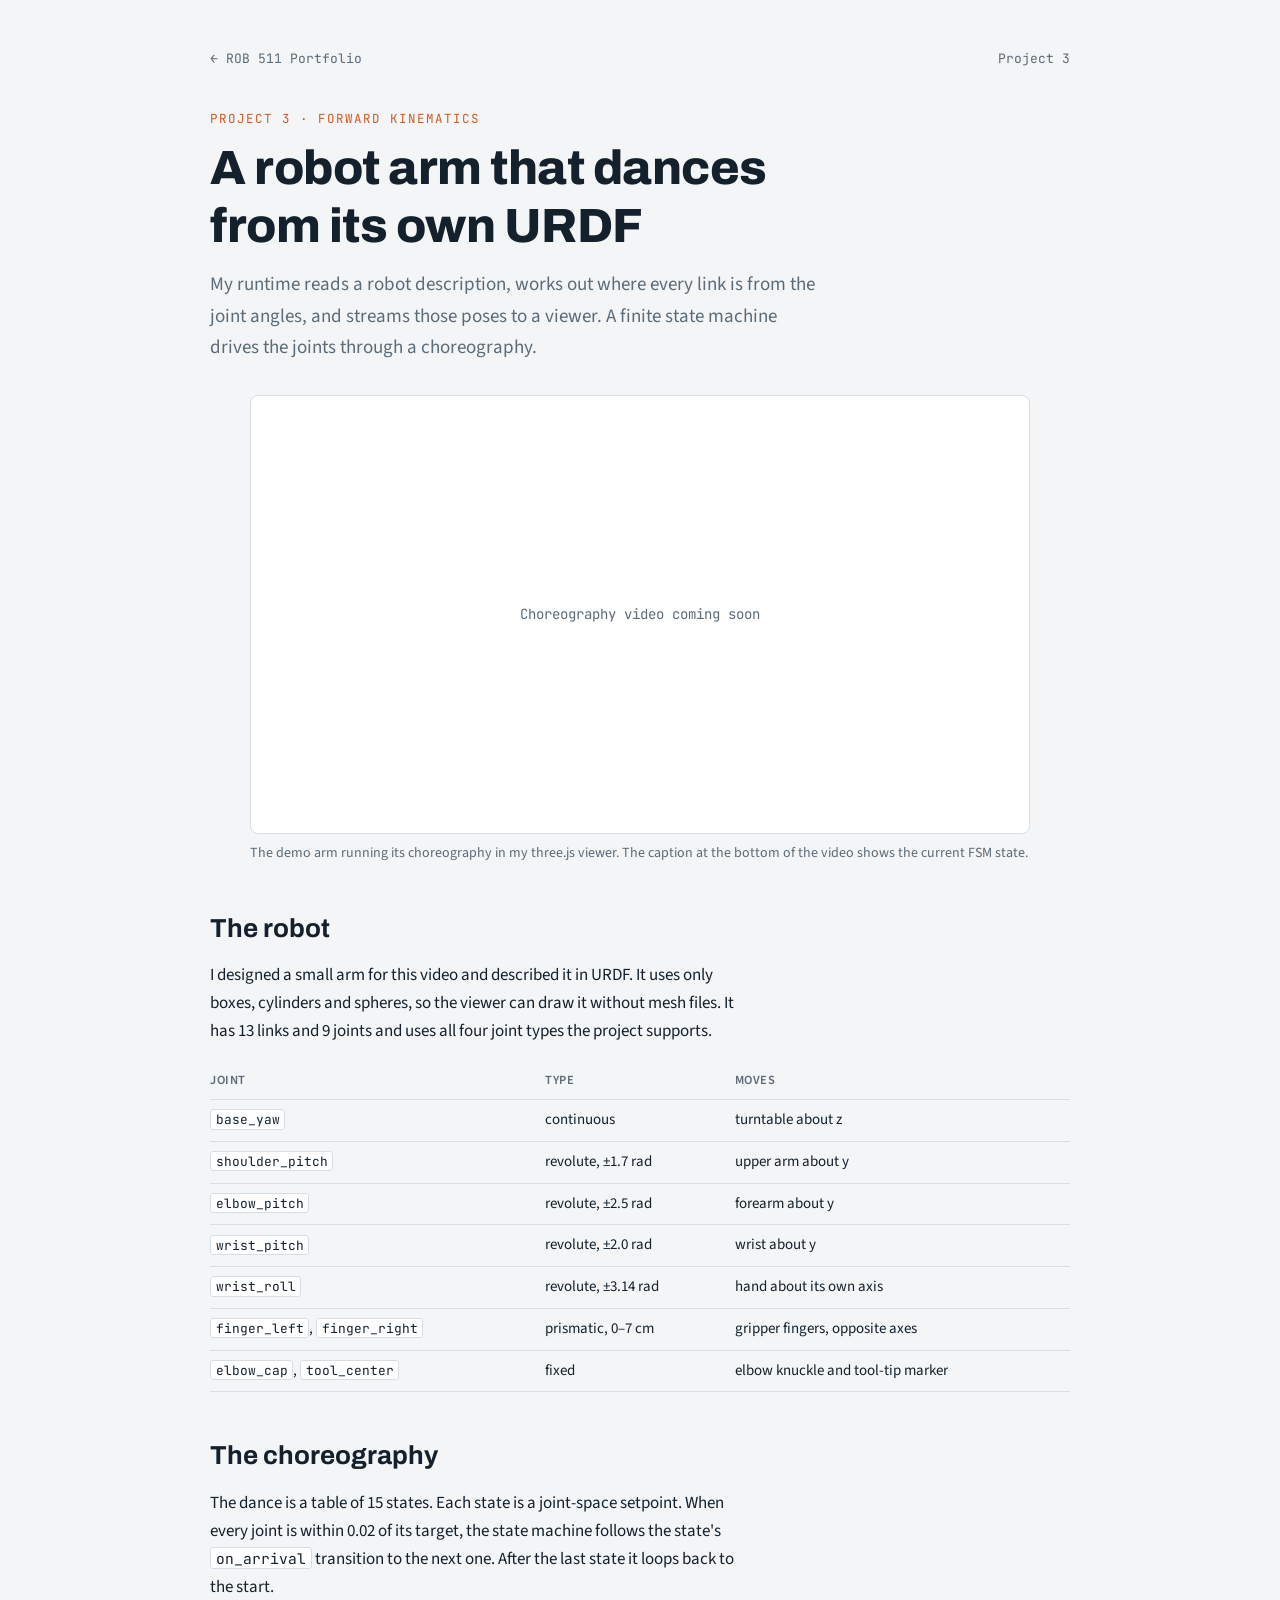
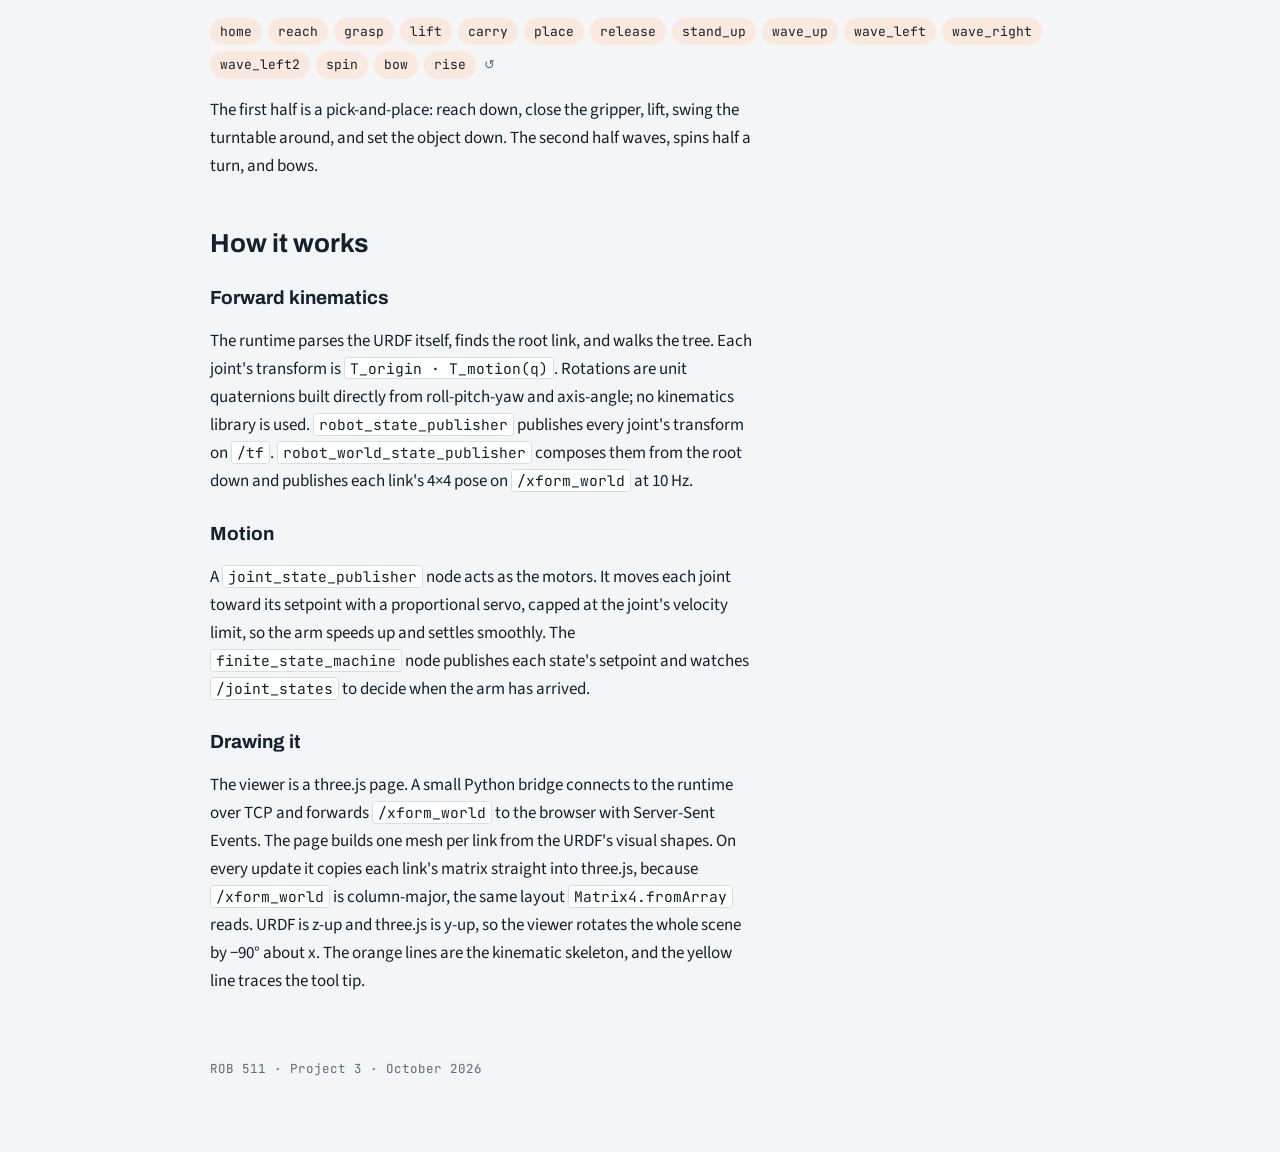
==== project3.html @ 21623107 "Portfolio site with Project 3 page Co-Authored-By: Claude Opus 5.5 <noreply@anthropic.com>" ====
<!doctype html>
<html lang="en">
<head>
<meta charset="utf-8">
<meta name="viewport" content="width=device-width, initial-scale=1">
<title>Forward Kinematics Dance · ROB 511</title>
<link rel="preconnect" href="https://fonts.googleapis.com">
<link rel="preconnect" href="https://fonts.gstatic.com" crossorigin>
<link rel="stylesheet" href="https://fonts.googleapis.com/css2?family=Archivo:wght@700;800&family=JetBrains+Mono:wght@400;600&family=Source+Sans+3:wght@400;600&display=swap">
<link rel="stylesheet" href="style.css">
</head>
<body>
<div class="wrap">
  <div class="topbar"><a href="index.html">← ROB 511 Portfolio</a><span>Project 3</span></div>

  <p class="eyebrow">Project 3 · Forward kinematics</p>
  <h1>A robot arm that dances from its own URDF</h1>
  <p class="lede">My runtime reads a robot description, works out where every link is from the joint angles, and streams those poses to a viewer. A finite state machine drives the joints through a choreography.</p>

  <figure>
    <div class="video">
      <!-- VIDEO: replace this div with <video src="media/fk_dance.mp4" controls playsinline muted loop></video> -->
      <div class="pending">Choreography video coming soon</div>
    </div>
    <figcaption>The demo arm running its choreography in my three.js viewer. The caption at the bottom of the video shows the current FSM state.</figcaption>
  </figure>

  <h2>The robot</h2>
  <p>I designed a small arm for this video and described it in URDF. It uses only boxes, cylinders and spheres, so the viewer can draw it without mesh files. It has 13 links and 9 joints and uses all four joint types the project supports.</p>
  <div class="table-wrap"><table>
    <thead><tr><th>Joint</th><th>Type</th><th>Moves</th></tr></thead>
    <tbody>
      <tr><td><code>base_yaw</code></td><td>continuous</td><td>turntable about z</td></tr>
      <tr><td><code>shoulder_pitch</code></td><td>revolute, ±1.7 rad</td><td>upper arm about y</td></tr>
      <tr><td><code>elbow_pitch</code></td><td>revolute, ±2.5 rad</td><td>forearm about y</td></tr>
      <tr><td><code>wrist_pitch</code></td><td>revolute, ±2.0 rad</td><td>wrist about y</td></tr>
      <tr><td><code>wrist_roll</code></td><td>revolute, ±3.14 rad</td><td>hand about its own axis</td></tr>
      <tr><td><code>finger_left</code>, <code>finger_right</code></td><td>prismatic, 0–7 cm</td><td>gripper fingers, opposite axes</td></tr>
      <tr><td><code>elbow_cap</code>, <code>tool_center</code></td><td>fixed</td><td>elbow knuckle and tool-tip marker</td></tr>
    </tbody>
  </table></div>

  <h2>The choreography</h2>
  <p>The dance is a table of 15 states. Each state is a joint-space setpoint. When every joint is within 0.02 of its target, the state machine follows the state's <code>on_arrival</code> transition to the next one. After the last state it loops back to the start.</p>
  <ul class="states" aria-label="Choreography states in order">
    <li>home</li><li>reach</li><li>grasp</li><li>lift</li><li>carry</li><li>place</li><li>release</li><li>stand_up</li>
    <li>wave_up</li><li>wave_left</li><li>wave_right</li><li>wave_left2</li><li>spin</li><li>bow</li><li>rise</li><li class="sep">↺</li>
  </ul>
  <p>The first half is a pick-and-place: reach down, close the gripper, lift, swing the turntable around, and set the object down. The second half waves, spins half a turn, and bows.</p>

  <h2>How it works</h2>
  <h3>Forward kinematics</h3>
  <p>The runtime parses the URDF itself, finds the root link, and walks the tree. Each joint's transform is <code>T_origin · T_motion(q)</code>. Rotations are unit quaternions built directly from roll-pitch-yaw and axis-angle; no kinematics library is used. <code>robot_state_publisher</code> publishes every joint's transform on <code>/tf</code>. <code>robot_world_state_publisher</code> composes them from the root down and publishes each link's 4×4 pose on <code>/xform_world</code> at 10 Hz.</p>
  <h3>Motion</h3>
  <p>A <code>joint_state_publisher</code> node acts as the motors. It moves each joint toward its setpoint with a proportional servo, capped at the joint's velocity limit, so the arm speeds up and settles smoothly. The <code>finite_state_machine</code> node publishes each state's setpoint and watches <code>/joint_states</code> to decide when the arm has arrived.</p>
  <h3>Drawing it</h3>
  <p>The viewer is a three.js page. A small Python bridge connects to the runtime over TCP and forwards <code>/xform_world</code> to the browser with Server-Sent Events. The page builds one mesh per link from the URDF's visual shapes. On every update it copies each link's matrix straight into three.js, because <code>/xform_world</code> is column-major, the same layout <code>Matrix4.fromArray</code> reads. URDF is z-up and three.js is y-up, so the viewer rotates the whole scene by −90° about x. The orange lines are the kinematic skeleton, and the yellow line traces the tool tip.</p>

  <footer>ROB 511 · Project 3 · October 2026</footer>
</div>
</body>
</html>
---- style.css ----
/* Layout: one centered reading column; project pages add a full-width media block. */
:root {
  --bg: #f3f5f7;
  --surface: #ffffff;
  --fg: #14202b;
  --muted: #5b6b78;
  --line: #d6dee4;
  --accent: #d9581c;
  --accent-soft: #fbe9df;
  --font-display: "Archivo", "Helvetica Neue", Arial, sans-serif;
  --font-body: "Source Sans 3", "Segoe UI", system-ui, sans-serif;
  --font-mono: "JetBrains Mono", ui-monospace, Menlo, Consolas, monospace;
}
@media (prefers-color-scheme: dark) {
  :root {
    --bg: #0f151b;
    --surface: #161e26;
    --fg: #e3e9ee;
    --muted: #93a3b0;
    --line: #26323c;
    --accent: #f2813f;
    --accent-soft: #2a1d15;
    color-scheme: dark;
  }
}

* { box-sizing: border-box; }
html { -webkit-text-size-adjust: 100%; }
body {
  margin: 0;
  background: var(--bg);
  color: var(--fg);
  font: 17px/1.65 var(--font-body);
  padding-left: max(16px, env(safe-area-inset-left, 0px));
  padding-right: max(16px, env(safe-area-inset-right, 0px));
}
.wrap { max-width: 860px; margin: 0 auto; padding-block: 48px 72px; }
a { color: var(--accent); text-underline-offset: 3px; }
a:focus-visible { outline: 2px solid var(--accent); outline-offset: 2px; }

.topbar { display: flex; justify-content: space-between; align-items: baseline; gap: 16px; flex-wrap: wrap;
  font-family: var(--font-mono); font-size: 13px; color: var(--muted); margin-bottom: 40px; }
.topbar a { color: var(--muted); text-decoration: none; }
.topbar a:hover { color: var(--accent); }

h1, h2, h3 { font-family: var(--font-display); line-height: 1.2; text-wrap: balance; margin: 0; }
h1 { font-size: clamp(32px, 6vw, 48px); font-weight: 800; letter-spacing: -0.01em; }
h2 { font-size: 26px; font-weight: 700; margin-top: 48px; }
h3 { font-size: 19px; font-weight: 700; margin-top: 28px; }
p, li { max-width: 68ch; }
.lede { font-size: 19px; color: var(--muted); margin-top: 14px; }
.eyebrow { font-family: var(--font-mono); font-size: 12.5px; letter-spacing: 0.08em; text-transform: uppercase;
  color: var(--accent); margin: 0 0 10px; }
code { font-family: var(--font-mono); font-size: 0.86em; background: var(--surface); border: 1px solid var(--line);
  border-radius: 3px; padding: 0.05em 0.35em; overflow-wrap: anywhere; }

/* Home: project list */
.projects { list-style: none; padding: 0; margin: 32px 0 0; display: grid; gap: 14px; }
.projects li { max-width: none; }
.project { display: grid; grid-template-columns: 64px minmax(0, 1fr); gap: 4px 18px; padding: 20px 22px;
  background: var(--surface); border: 1px solid var(--line); border-radius: 8px; color: inherit; text-decoration: none; }
a.project:hover { border-color: var(--accent); }
.project .num { font-family: var(--font-mono); font-size: 13px; color: var(--accent); padding-top: 4px; grid-row: span 2; }
.project h3 { margin: 0; }
.project p { margin: 0; color: var(--muted); }
.project .tags { grid-column: 2; font-family: var(--font-mono); font-size: 12.5px; color: var(--muted); margin-top: 6px; }

/* Project page */
.video { margin-top: 32px; aspect-ratio: 16 / 9; max-width: 100%; width: 100%; background: var(--surface);
  border: 1px solid var(--line); border-radius: 8px; display: grid; place-items: center; overflow: hidden; }
.video video { width: 100%; height: 100%; display: block; background: #000; }
.video .pending { text-align: center; color: var(--muted); font-family: var(--font-mono); font-size: 14px; padding: 16px; }
figcaption { font-size: 14px; color: var(--muted); margin-top: 8px; }

.table-wrap { overflow-x: auto; margin: 14px 0; }
table { border-collapse: collapse; width: 100%; font-size: 15px; }
th, td { text-align: left; padding: 8px 14px 8px 0; border-bottom: 1px solid var(--line); vertical-align: top; }
th { font-size: 12.5px; color: var(--muted); font-weight: 600; letter-spacing: 0.04em; text-transform: uppercase; }
td code { white-space: nowrap; }

.states { list-style: none; padding: 0; margin: 16px 0; display: flex; flex-wrap: wrap; gap: 6px; max-width: none; }
.states li { font-family: var(--font-mono); font-size: 13px; padding: 3px 10px; border-radius: 999px;
  background: var(--accent-soft); color: var(--fg); margin: 0; }
.states li.sep { background: none; color: var(--muted); padding: 3px 2px; }

.credit { margin-top: 48px; padding-top: 16px; border-top: 1px solid var(--line); font-size: 14px; color: var(--muted); }
footer { margin-top: 64px; font-family: var(--font-mono); font-size: 12.5px; color: var(--muted); }
@media (prefers-reduced-motion: reduce) { * { scroll-behavior: auto !important; } }
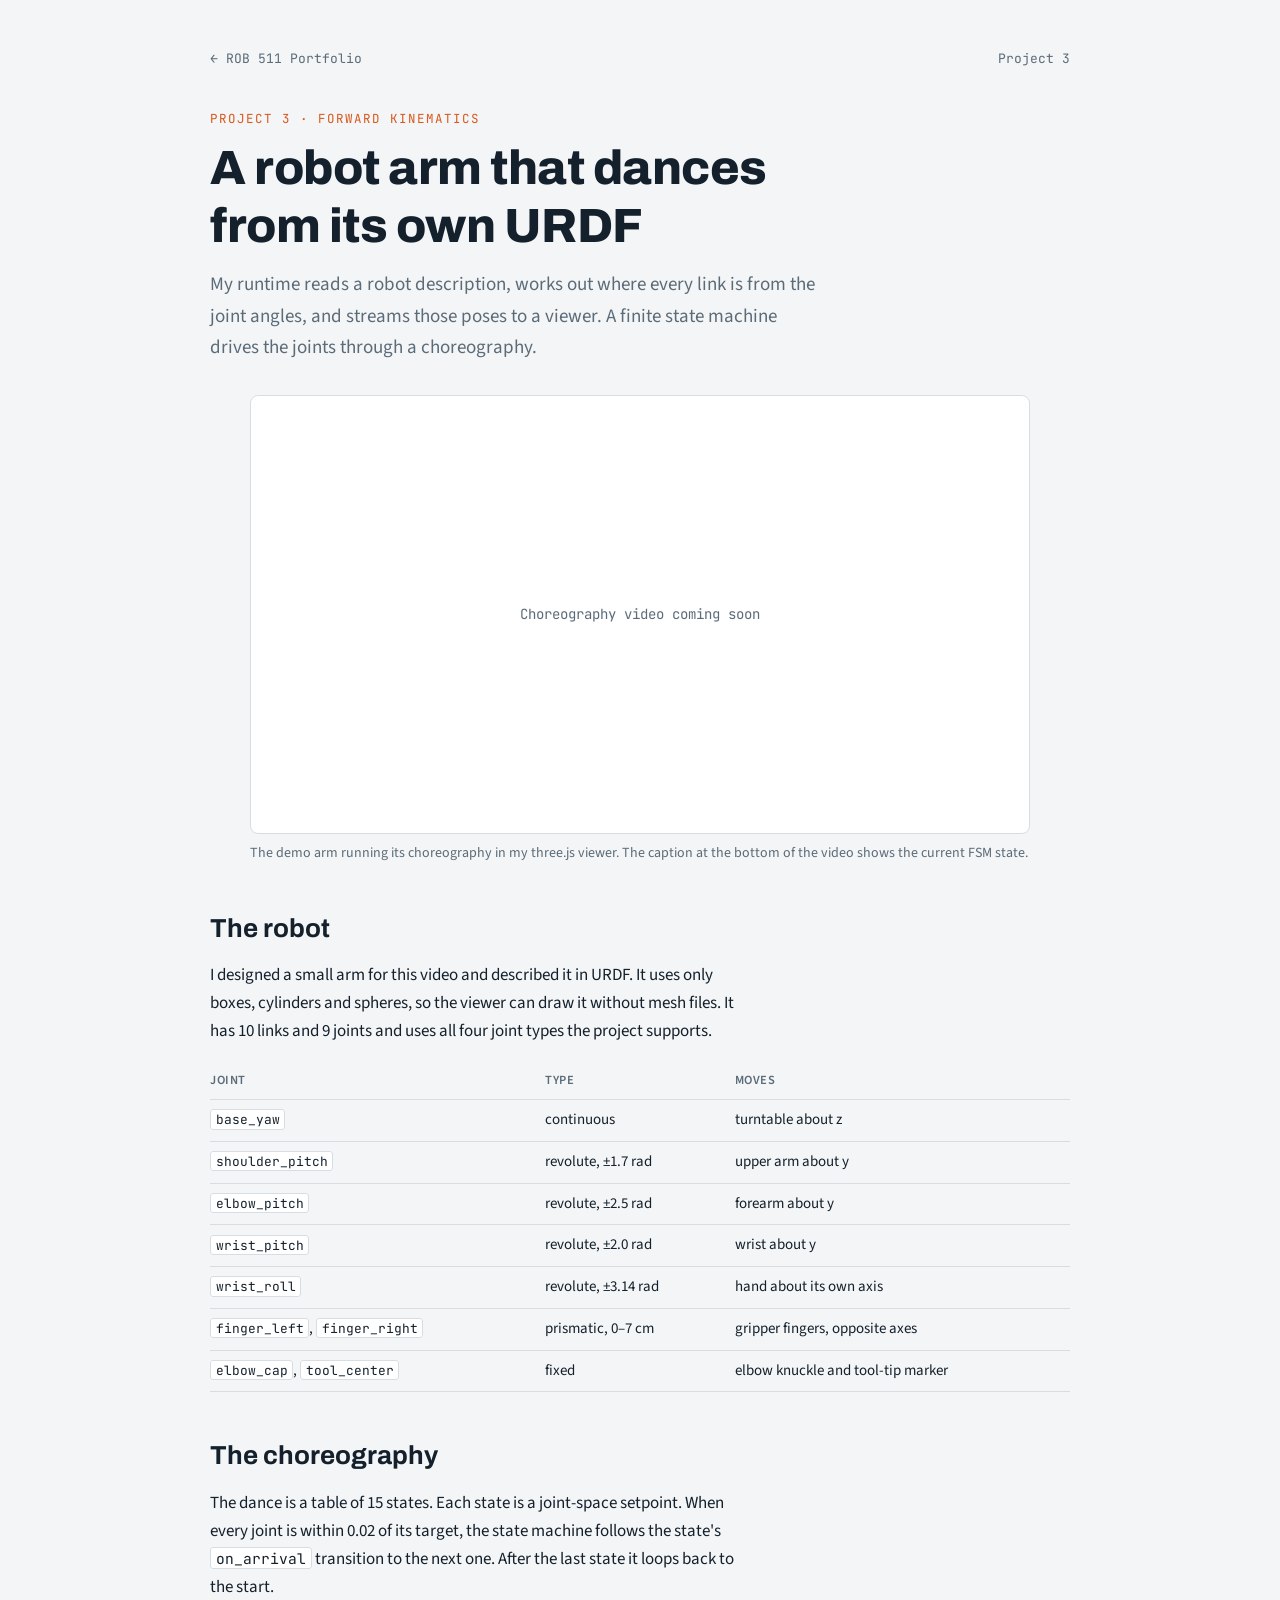
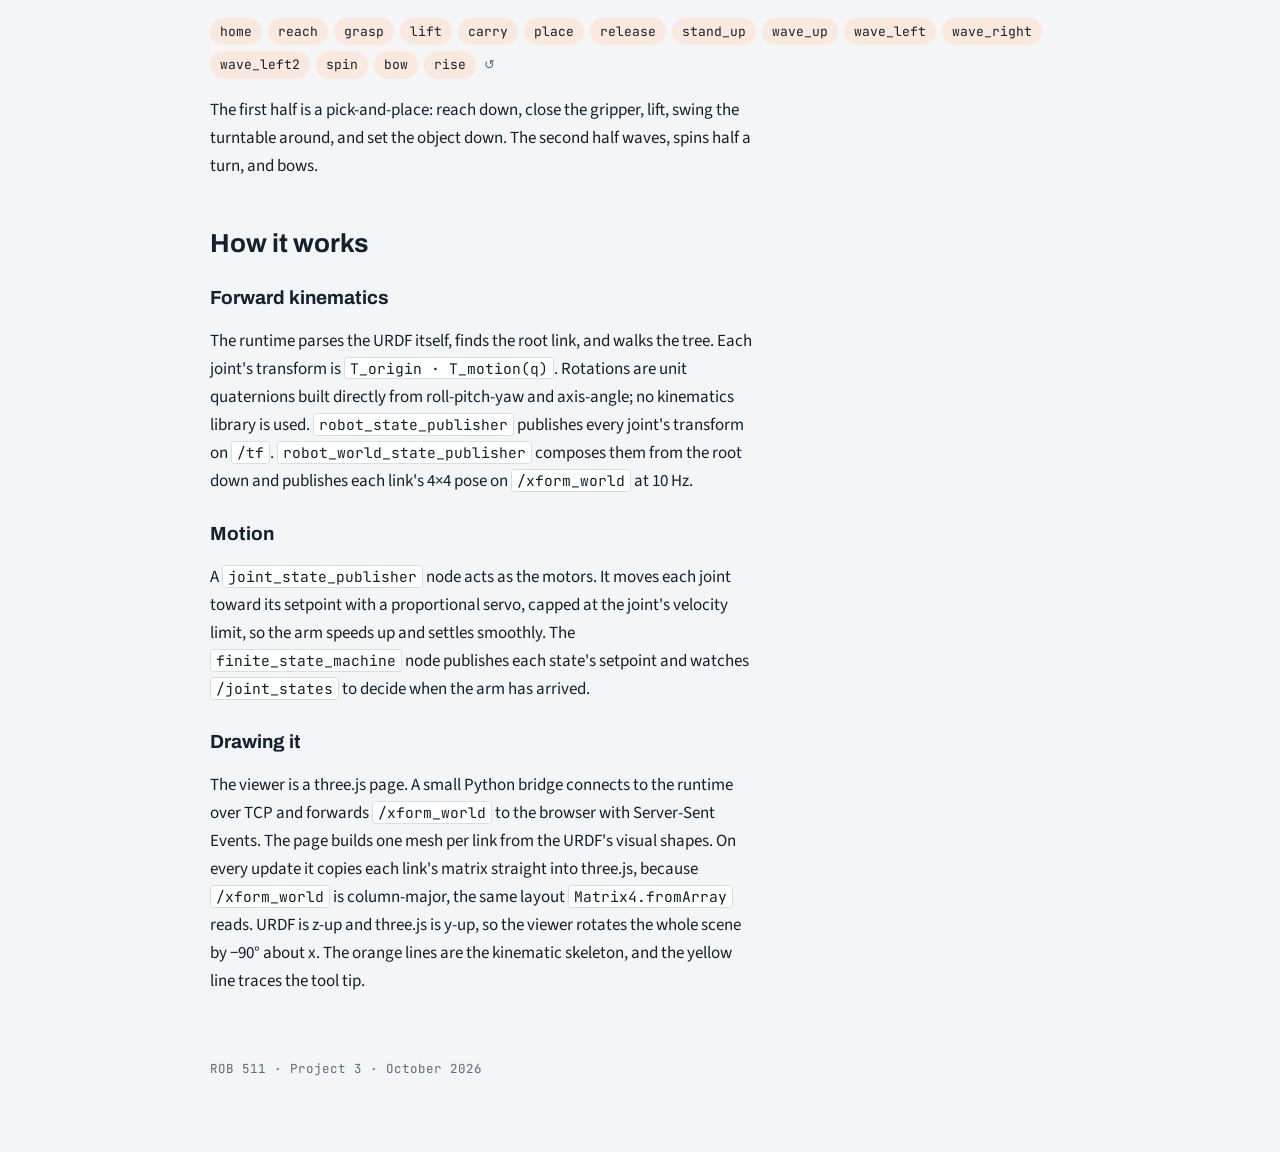
==== commit 9773458e: "Fix link count" ====
--- a/project3.html
+++ b/project3.html
@@ -26,7 +26,7 @@
   </figure>
 
   <h2>The robot</h2>
-  <p>I designed a small arm for this video and described it in URDF. It uses only boxes, cylinders and spheres, so the viewer can draw it without mesh files. It has 13 links and 9 joints and uses all four joint types the project supports.</p>
+  <p>I designed a small arm for this video and described it in URDF. It uses only boxes, cylinders and spheres, so the viewer can draw it without mesh files. It has 10 links and 9 joints and uses all four joint types the project supports.</p>
   <div class="table-wrap"><table>
     <thead><tr><th>Joint</th><th>Type</th><th>Moves</th></tr></thead>
     <tbody>
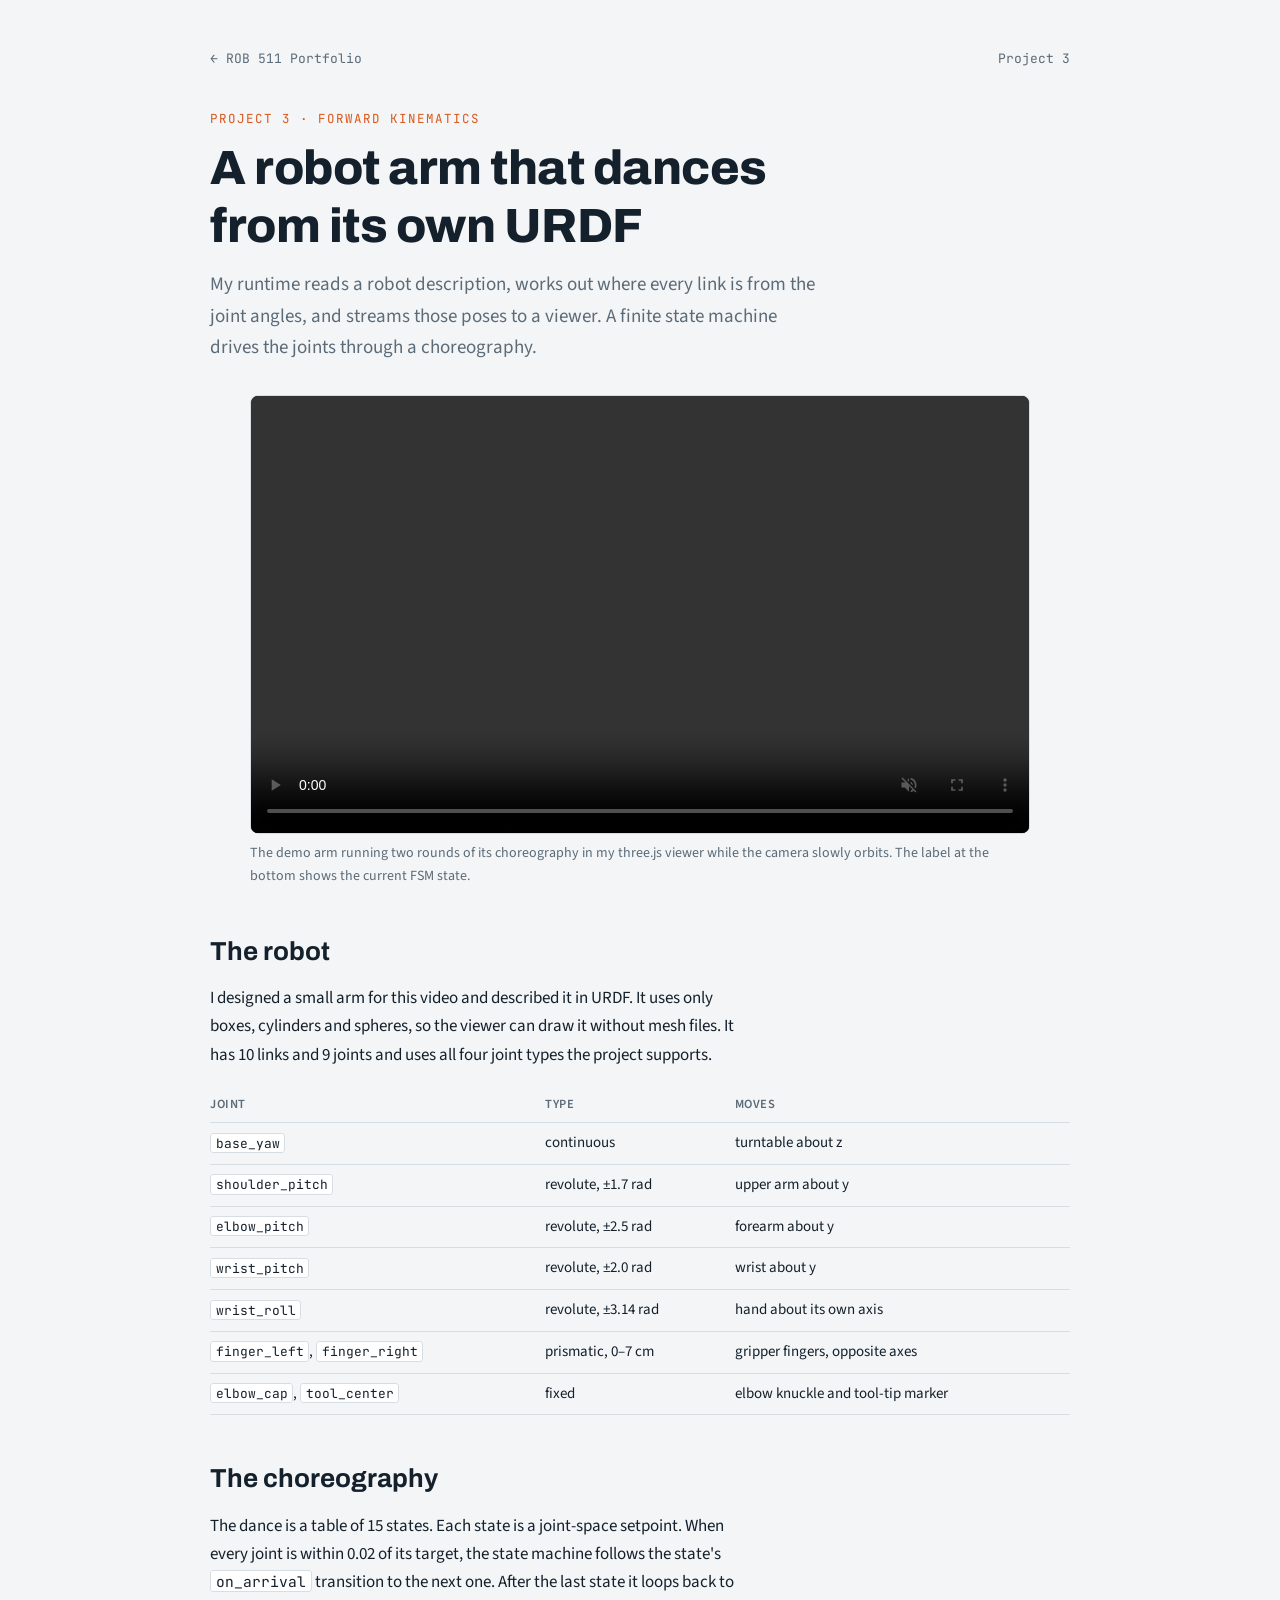
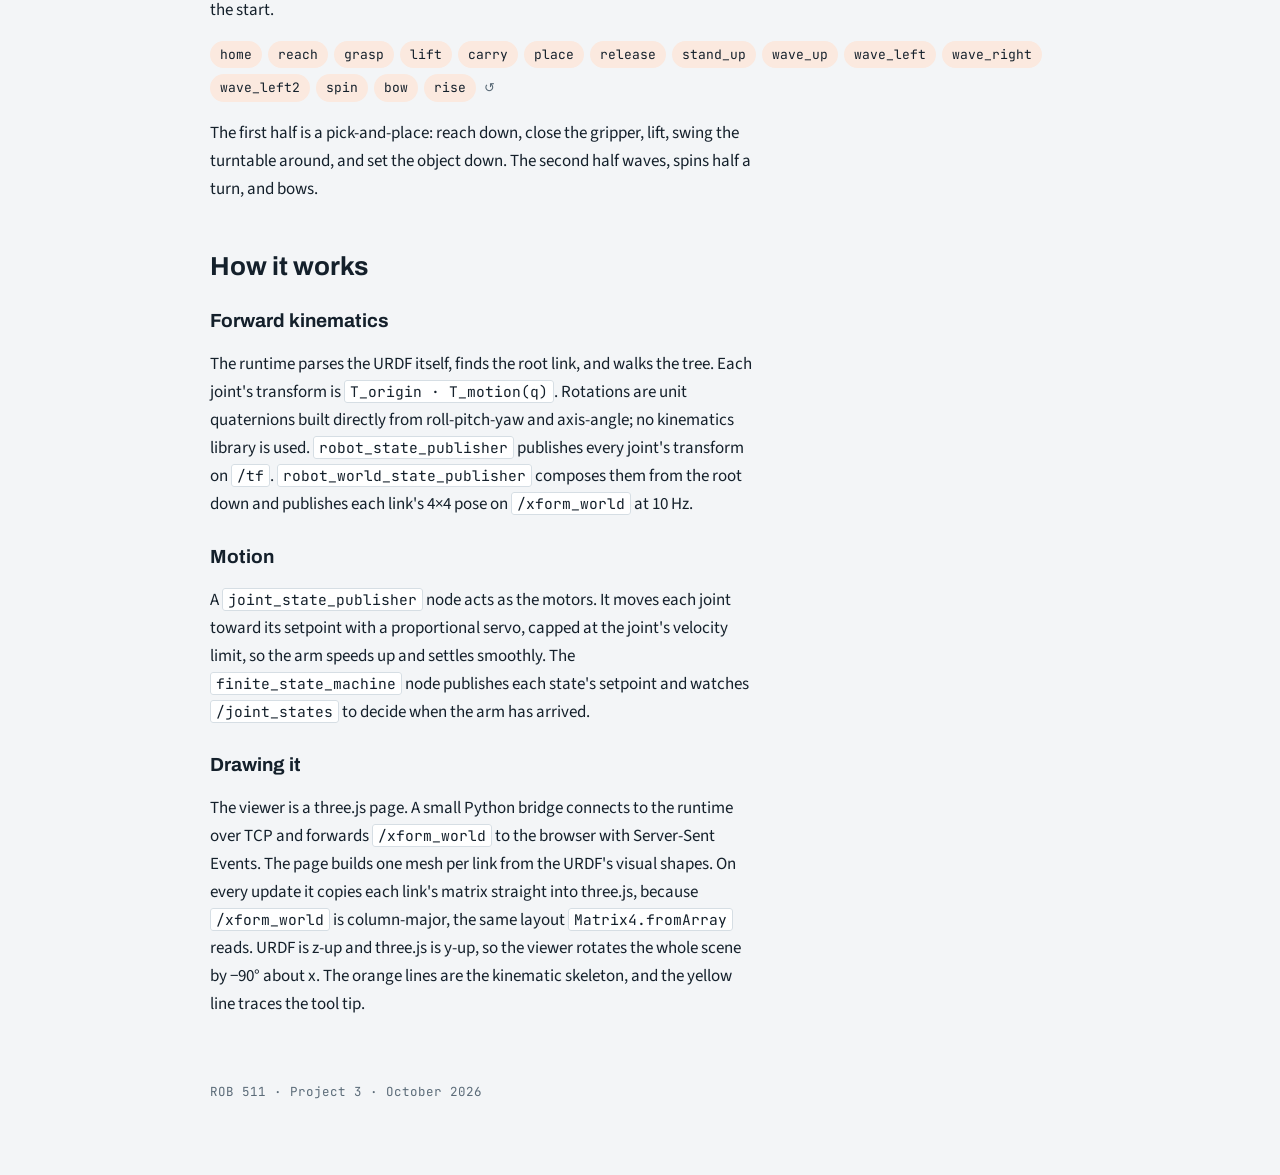
==== commit 880a0fa5: "Add Project 3 choreography video Co-Authored-By: Claude Opus 5.5 <noreply@anthropic.com>" ====
--- a/project3.html
+++ b/project3.html
@@ -19,10 +19,9 @@
 
   <figure>
     <div class="video">
-      <!-- VIDEO: replace this div with <video src="media/fk_dance.mp4" controls playsinline muted loop></video> -->
-      <div class="pending">Choreography video coming soon</div>
+      <video src="media/fk_dance.mp4" controls playsinline muted loop preload="metadata"></video>
     </div>
-    <figcaption>The demo arm running its choreography in my three.js viewer. The caption at the bottom of the video shows the current FSM state.</figcaption>
+    <figcaption>The demo arm running two rounds of its choreography in my three.js viewer while the camera slowly orbits. The label at the bottom shows the current FSM state.</figcaption>
   </figure>
 
   <h2>The robot</h2>
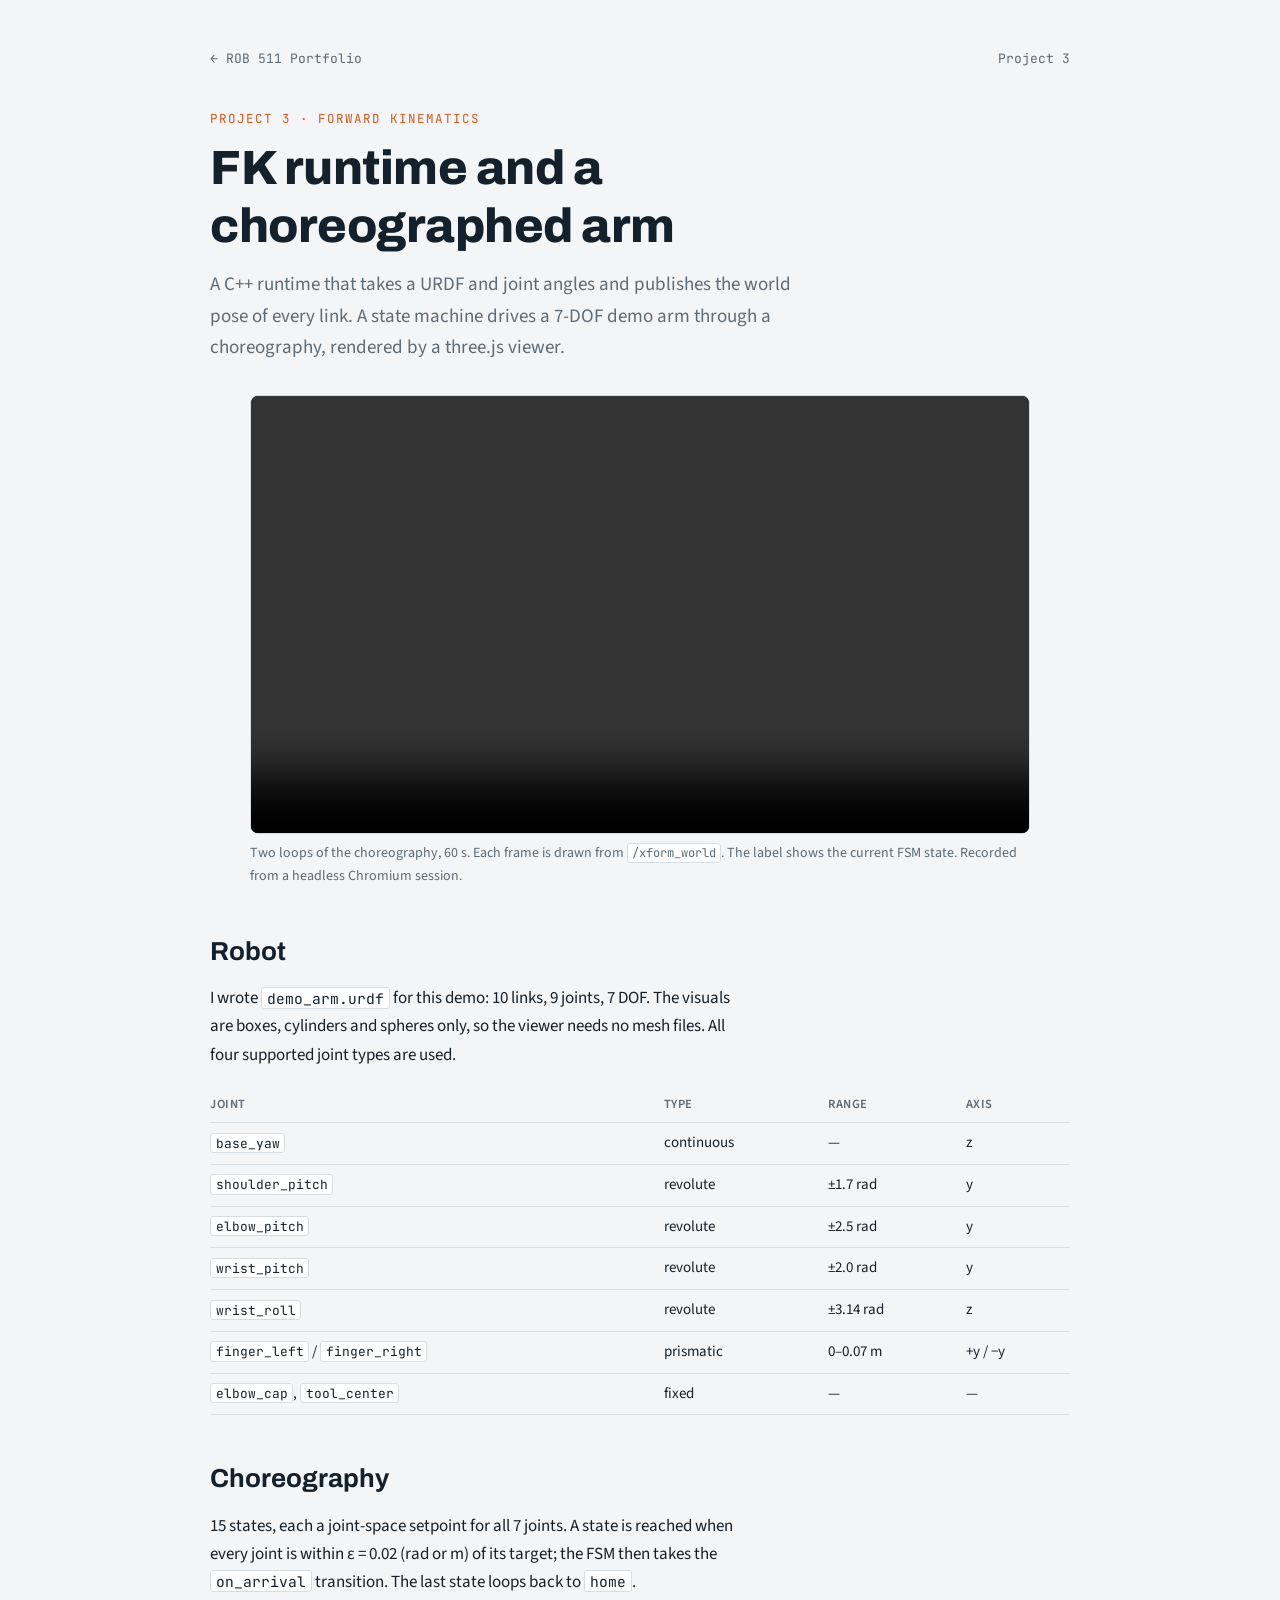
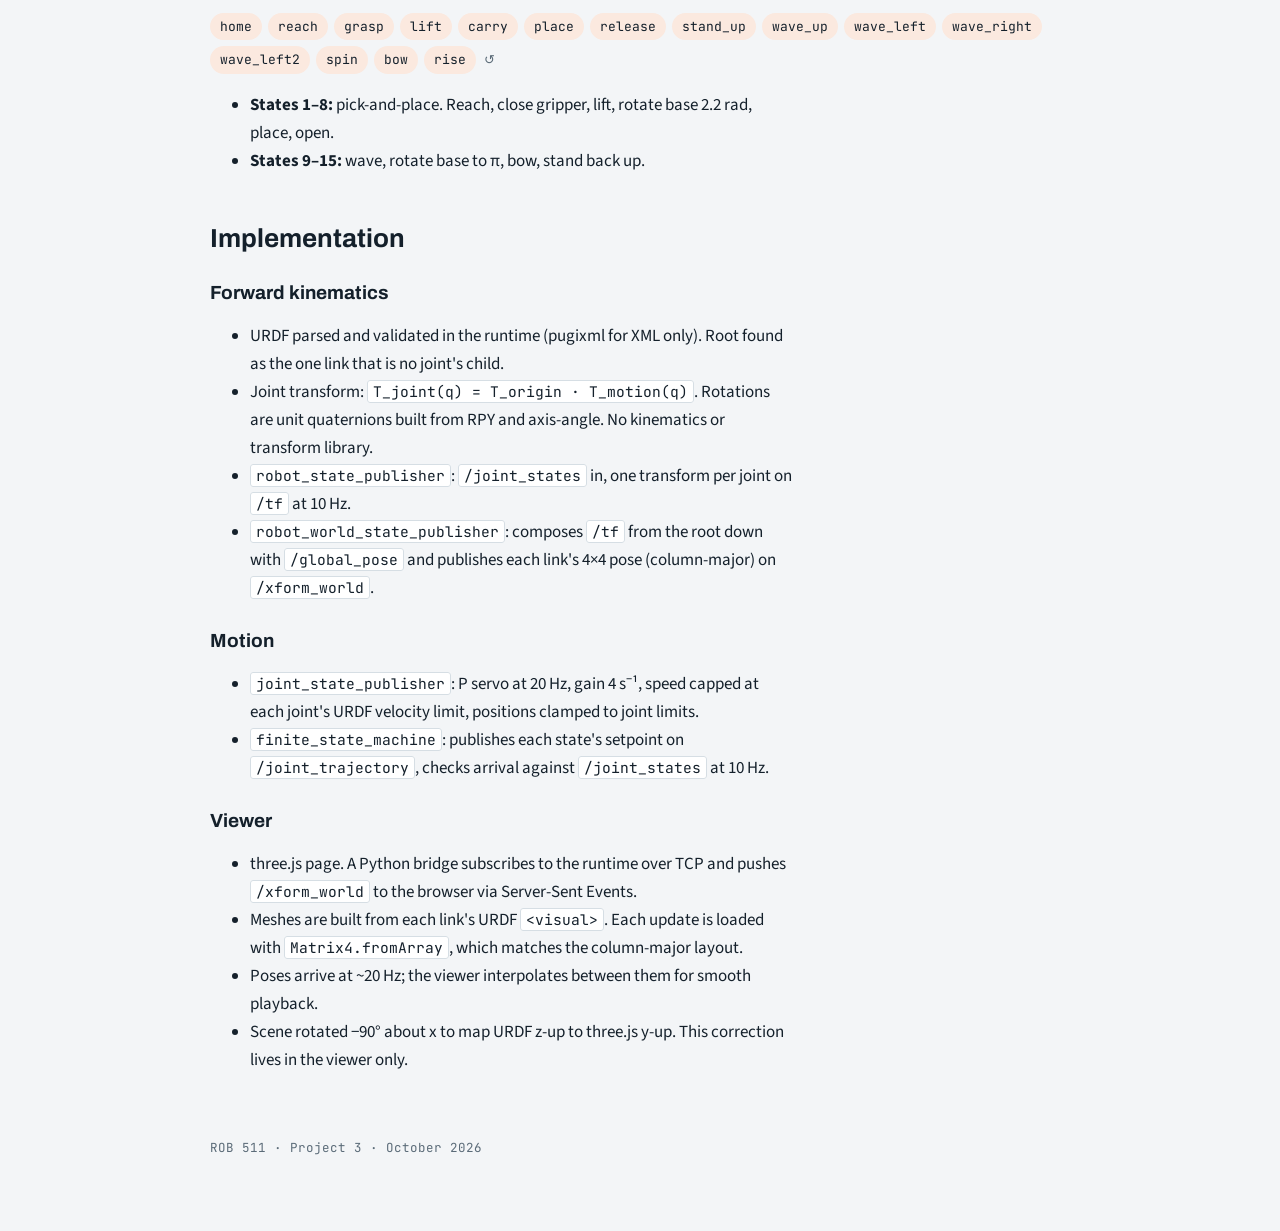
==== commit 254e5792: "Rewrite page copy in a concise technical style Co-Authored-By: Claude Opus 5.5 <noreply@anthropic.co" ====
--- a/project3.html
+++ b/project3.html
@@ -14,46 +14,62 @@
   <div class="topbar"><a href="index.html">← ROB 511 Portfolio</a><span>Project 3</span></div>
 
   <p class="eyebrow">Project 3 · Forward kinematics</p>
-  <h1>A robot arm that dances from its own URDF</h1>
-  <p class="lede">My runtime reads a robot description, works out where every link is from the joint angles, and streams those poses to a viewer. A finite state machine drives the joints through a choreography.</p>
+  <h1>FK runtime and a choreographed arm</h1>
+  <p class="lede">A C++ runtime that takes a URDF and joint angles and publishes the world pose of every link. A state machine drives a 7-DOF demo arm through a choreography, rendered by a three.js viewer.</p>
 
   <figure>
     <div class="video">
       <video src="media/fk_dance.mp4" controls playsinline muted loop preload="metadata"></video>
     </div>
-    <figcaption>The demo arm running two rounds of its choreography in my three.js viewer while the camera slowly orbits. The label at the bottom shows the current FSM state.</figcaption>
+    <figcaption>Two loops of the choreography, 60 s. Each frame is drawn from <code>/xform_world</code>. The label shows the current FSM state. Recorded from a headless Chromium session.</figcaption>
   </figure>
 
-  <h2>The robot</h2>
-  <p>I designed a small arm for this video and described it in URDF. It uses only boxes, cylinders and spheres, so the viewer can draw it without mesh files. It has 10 links and 9 joints and uses all four joint types the project supports.</p>
+  <h2>Robot</h2>
+  <p>I wrote <code>demo_arm.urdf</code> for this demo: 10 links, 9 joints, 7 DOF. The visuals are boxes, cylinders and spheres only, so the viewer needs no mesh files. All four supported joint types are used.</p>
   <div class="table-wrap"><table>
-    <thead><tr><th>Joint</th><th>Type</th><th>Moves</th></tr></thead>
+    <thead><tr><th>Joint</th><th>Type</th><th>Range</th><th>Axis</th></tr></thead>
     <tbody>
-      <tr><td><code>base_yaw</code></td><td>continuous</td><td>turntable about z</td></tr>
-      <tr><td><code>shoulder_pitch</code></td><td>revolute, ±1.7 rad</td><td>upper arm about y</td></tr>
-      <tr><td><code>elbow_pitch</code></td><td>revolute, ±2.5 rad</td><td>forearm about y</td></tr>
-      <tr><td><code>wrist_pitch</code></td><td>revolute, ±2.0 rad</td><td>wrist about y</td></tr>
-      <tr><td><code>wrist_roll</code></td><td>revolute, ±3.14 rad</td><td>hand about its own axis</td></tr>
-      <tr><td><code>finger_left</code>, <code>finger_right</code></td><td>prismatic, 0–7 cm</td><td>gripper fingers, opposite axes</td></tr>
-      <tr><td><code>elbow_cap</code>, <code>tool_center</code></td><td>fixed</td><td>elbow knuckle and tool-tip marker</td></tr>
+      <tr><td><code>base_yaw</code></td><td>continuous</td><td>—</td><td>z</td></tr>
+      <tr><td><code>shoulder_pitch</code></td><td>revolute</td><td>±1.7 rad</td><td>y</td></tr>
+      <tr><td><code>elbow_pitch</code></td><td>revolute</td><td>±2.5 rad</td><td>y</td></tr>
+      <tr><td><code>wrist_pitch</code></td><td>revolute</td><td>±2.0 rad</td><td>y</td></tr>
+      <tr><td><code>wrist_roll</code></td><td>revolute</td><td>±3.14 rad</td><td>z</td></tr>
+      <tr><td><code>finger_left</code> / <code>finger_right</code></td><td>prismatic</td><td>0–0.07 m</td><td>+y / −y</td></tr>
+      <tr><td><code>elbow_cap</code>, <code>tool_center</code></td><td>fixed</td><td>—</td><td>—</td></tr>
     </tbody>
   </table></div>
 
-  <h2>The choreography</h2>
-  <p>The dance is a table of 15 states. Each state is a joint-space setpoint. When every joint is within 0.02 of its target, the state machine follows the state's <code>on_arrival</code> transition to the next one. After the last state it loops back to the start.</p>
+  <h2>Choreography</h2>
+  <p>15 states, each a joint-space setpoint for all 7 joints. A state is reached when every joint is within ε = 0.02 (rad or m) of its target; the FSM then takes the <code>on_arrival</code> transition. The last state loops back to <code>home</code>.</p>
   <ul class="states" aria-label="Choreography states in order">
     <li>home</li><li>reach</li><li>grasp</li><li>lift</li><li>carry</li><li>place</li><li>release</li><li>stand_up</li>
     <li>wave_up</li><li>wave_left</li><li>wave_right</li><li>wave_left2</li><li>spin</li><li>bow</li><li>rise</li><li class="sep">↺</li>
   </ul>
-  <p>The first half is a pick-and-place: reach down, close the gripper, lift, swing the turntable around, and set the object down. The second half waves, spins half a turn, and bows.</p>
+  <ul>
+    <li><strong>States 1–8:</strong> pick-and-place. Reach, close gripper, lift, rotate base 2.2 rad, place, open.</li>
+    <li><strong>States 9–15:</strong> wave, rotate base to π, bow, stand back up.</li>
+  </ul>
 
-  <h2>How it works</h2>
+  <h2>Implementation</h2>
   <h3>Forward kinematics</h3>
-  <p>The runtime parses the URDF itself, finds the root link, and walks the tree. Each joint's transform is <code>T_origin · T_motion(q)</code>. Rotations are unit quaternions built directly from roll-pitch-yaw and axis-angle; no kinematics library is used. <code>robot_state_publisher</code> publishes every joint's transform on <code>/tf</code>. <code>robot_world_state_publisher</code> composes them from the root down and publishes each link's 4×4 pose on <code>/xform_world</code> at 10 Hz.</p>
+  <ul>
+    <li>URDF parsed and validated in the runtime (pugixml for XML only). Root found as the one link that is no joint's child.</li>
+    <li>Joint transform: <code>T_joint(q) = T_origin · T_motion(q)</code>. Rotations are unit quaternions built from RPY and axis-angle. No kinematics or transform library.</li>
+    <li><code>robot_state_publisher</code>: <code>/joint_states</code> in, one transform per joint on <code>/tf</code> at 10 Hz.</li>
+    <li><code>robot_world_state_publisher</code>: composes <code>/tf</code> from the root down with <code>/global_pose</code> and publishes each link's 4×4 pose (column-major) on <code>/xform_world</code>.</li>
+  </ul>
   <h3>Motion</h3>
-  <p>A <code>joint_state_publisher</code> node acts as the motors. It moves each joint toward its setpoint with a proportional servo, capped at the joint's velocity limit, so the arm speeds up and settles smoothly. The <code>finite_state_machine</code> node publishes each state's setpoint and watches <code>/joint_states</code> to decide when the arm has arrived.</p>
-  <h3>Drawing it</h3>
-  <p>The viewer is a three.js page. A small Python bridge connects to the runtime over TCP and forwards <code>/xform_world</code> to the browser with Server-Sent Events. The page builds one mesh per link from the URDF's visual shapes. On every update it copies each link's matrix straight into three.js, because <code>/xform_world</code> is column-major, the same layout <code>Matrix4.fromArray</code> reads. URDF is z-up and three.js is y-up, so the viewer rotates the whole scene by −90° about x. The orange lines are the kinematic skeleton, and the yellow line traces the tool tip.</p>
+  <ul>
+    <li><code>joint_state_publisher</code>: P servo at 20 Hz, gain 4 s⁻¹, speed capped at each joint's URDF velocity limit, positions clamped to joint limits.</li>
+    <li><code>finite_state_machine</code>: publishes each state's setpoint on <code>/joint_trajectory</code>, checks arrival against <code>/joint_states</code> at 10 Hz.</li>
+  </ul>
+  <h3>Viewer</h3>
+  <ul>
+    <li>three.js page. A Python bridge subscribes to the runtime over TCP and pushes <code>/xform_world</code> to the browser via Server-Sent Events.</li>
+    <li>Meshes are built from each link's URDF <code>&lt;visual&gt;</code>. Each update is loaded with <code>Matrix4.fromArray</code>, which matches the column-major layout.</li>
+    <li>Poses arrive at ~20 Hz; the viewer interpolates between them for smooth playback.</li>
+    <li>Scene rotated −90° about x to map URDF z-up to three.js y-up. This correction lives in the viewer only.</li>
+  </ul>
 
   <footer>ROB 511 · Project 3 · October 2026</footer>
 </div>
